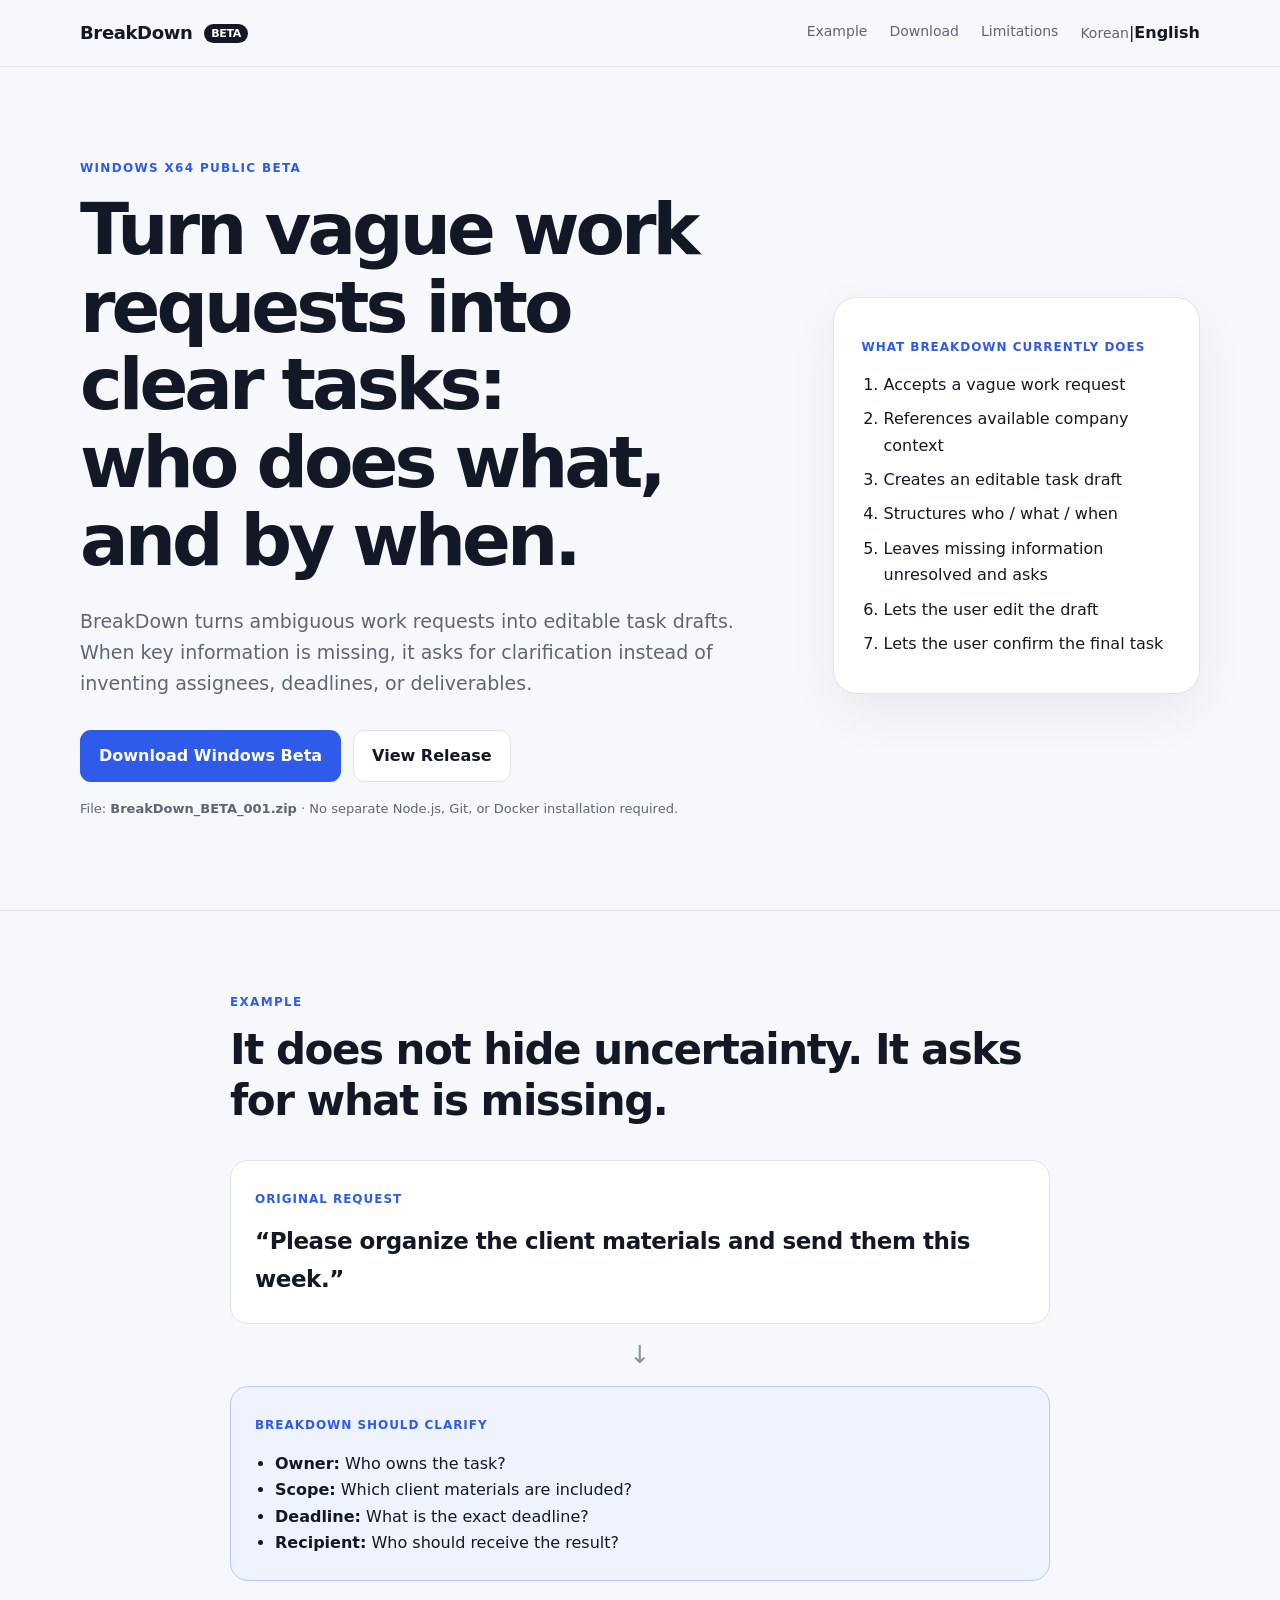
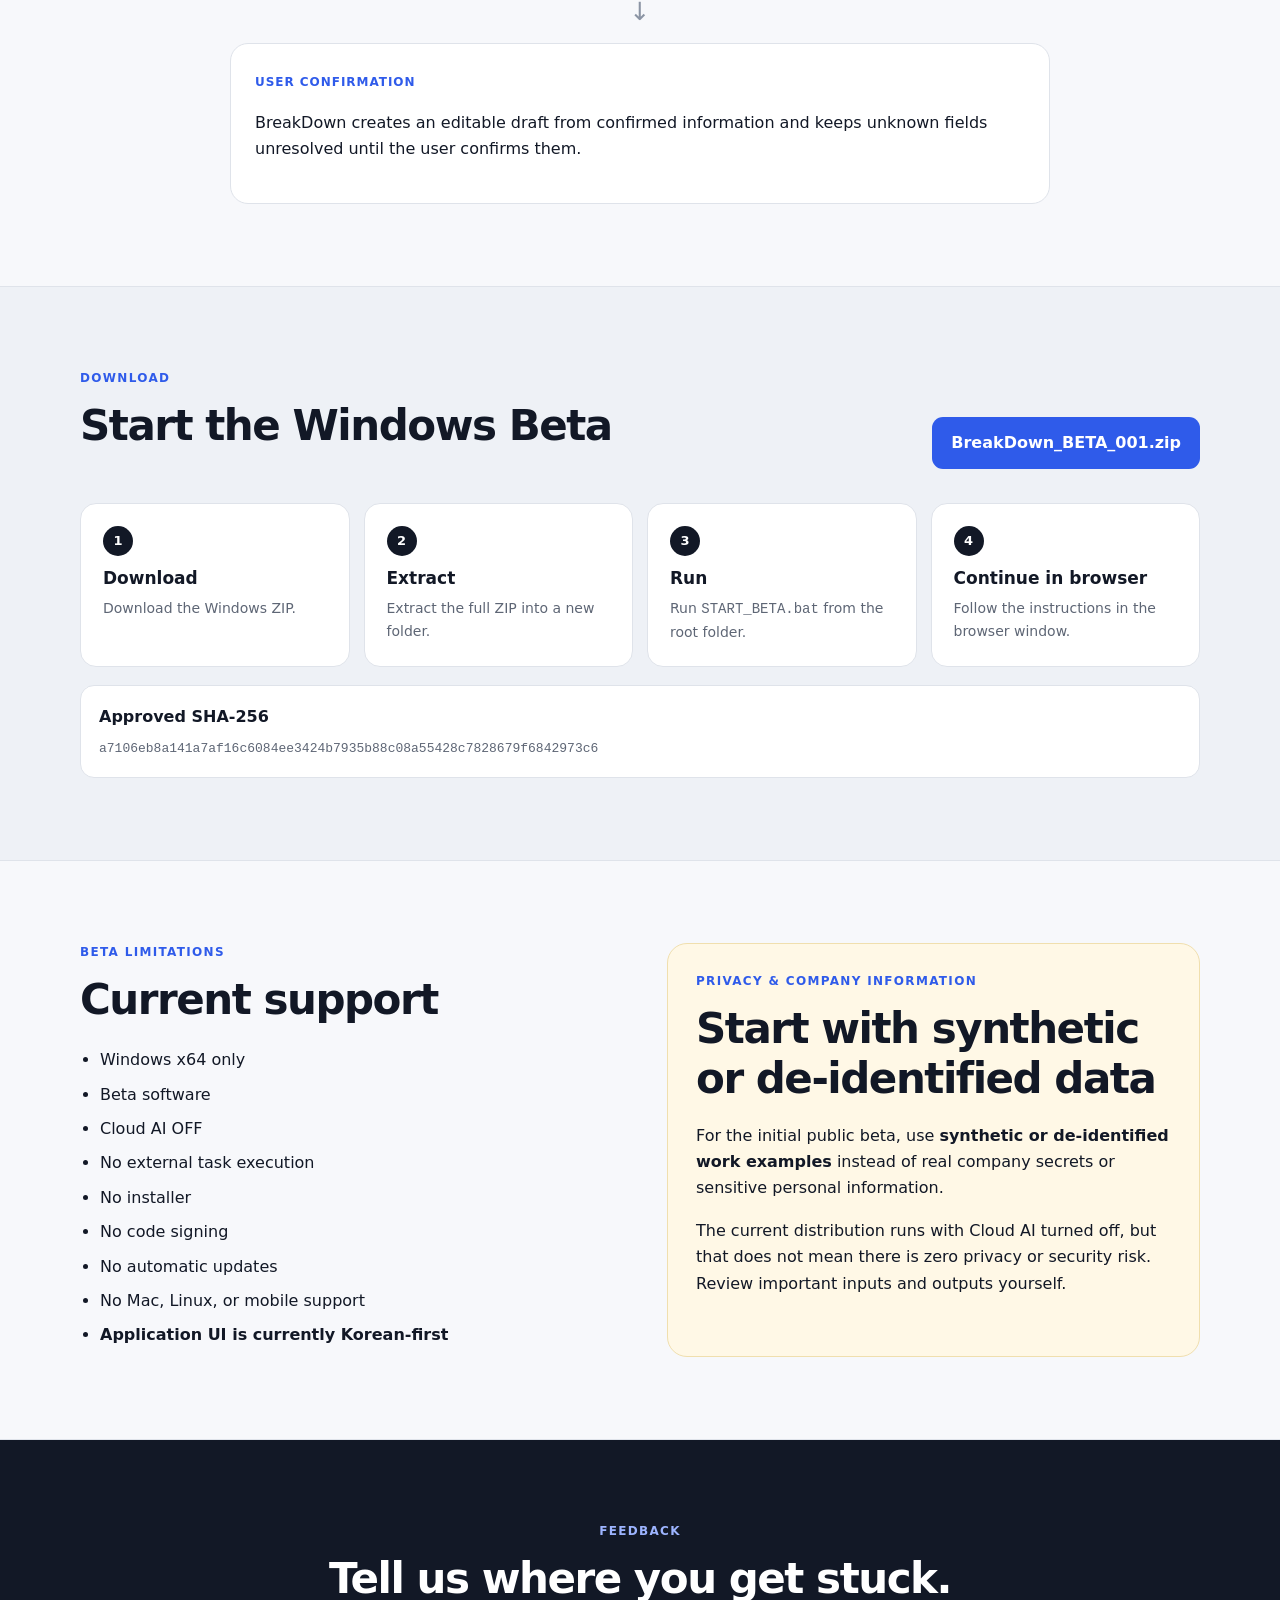
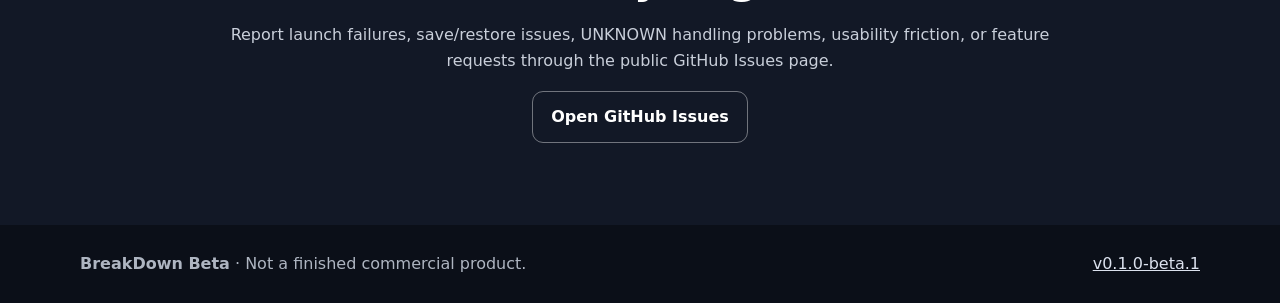
==== en/index.html @ b6095f3a "PUBLIC-BETA-LANDING-I18N-001: add English landing page" ====
<!doctype html>
<html lang="en">
<head>
  <meta charset="utf-8">
  <meta name="viewport" content="width=device-width, initial-scale=1">
  <title>BreakDown Beta — Turn vague work requests into clear tasks</title>
  <meta name="description" content="BreakDown turns vague work requests into editable task drafts, clarifying who does what and by when without inventing missing assignees, deadlines, or deliverables.">
  <meta property="og:title" content="BreakDown Beta">
  <meta property="og:description" content="Turn vague work requests into clear tasks: who does what, and by when. Windows x64 public beta.">
  <meta property="og:type" content="website">
  <link rel="canonical" href="https://zsefv945-commits.github.io/breakdown-beta-releases/en/">
  <link rel="alternate" hreflang="ko" href="https://zsefv945-commits.github.io/breakdown-beta-releases/">
  <link rel="alternate" hreflang="en" href="https://zsefv945-commits.github.io/breakdown-beta-releases/en/">
  <link rel="alternate" hreflang="x-default" href="https://zsefv945-commits.github.io/breakdown-beta-releases/">
  <link rel="stylesheet" href="../styles.css">
</head>
<body>
  <a class="skip-link" href="#main">Skip to main content</a>

  <header class="site-header">
    <div class="wrap nav">
      <a class="brand" href="#top" aria-label="BreakDown home">BreakDown <span>BETA</span></a>
      <nav aria-label="Main navigation">
        <a href="#example">Example</a>
        <a href="#download">Download</a>
        <a href="#limits">Limitations</a>
        <span class="language-switch"><a href="../" hreflang="ko" lang="ko">Korean</a><span aria-hidden="true">|</span><strong aria-current="page">English</strong></span>
      </nav>
    </div>
  </header>

  <main id="main">
    <section class="hero" id="top">
      <div class="wrap hero-grid">
        <div>
          <p class="eyebrow">Windows x64 Public Beta</p>
          <h1>Turn vague work requests into clear tasks:<br>who does what, and by when.</h1>
          <p class="lead">BreakDown turns ambiguous work requests into editable task drafts. When key information is missing, it asks for clarification instead of inventing assignees, deadlines, or deliverables.</p>
          <div class="cta-row">
            <a class="button primary" href="https://github.com/zsefv945-commits/breakdown-beta-releases/releases/download/v0.1.0-beta.1/BreakDown_BETA_001.zip">Download Windows Beta</a>
            <a class="button secondary" href="https://github.com/zsefv945-commits/breakdown-beta-releases/releases/tag/v0.1.0-beta.1">View Release</a>
          </div>
          <p class="micro">File: <strong>BreakDown_BETA_001.zip</strong> · No separate Node.js, Git, or Docker installation required.</p>
        </div>

        <aside class="promise-card" aria-label="What BreakDown currently does">
          <p class="card-label">What BreakDown currently does</p>
          <ol>
            <li>Accepts a vague work request</li>
            <li>References available company context</li>
            <li>Creates an editable task draft</li>
            <li>Structures who / what / when</li>
            <li>Leaves missing information unresolved and asks</li>
            <li>Lets the user edit the draft</li>
            <li>Lets the user confirm the final task</li>
          </ol>
        </aside>
      </div>
    </section>

    <section class="section" id="example">
      <div class="wrap narrow">
        <p class="eyebrow">Example</p>
        <h2>It does not hide uncertainty. It asks for what is missing.</h2>
        <div class="example-flow">
          <div class="example-card">
            <span class="step">Original request</span>
            <blockquote>“Please organize the client materials and send them this week.”</blockquote>
          </div>
          <div class="arrow" aria-hidden="true">↓</div>
          <div class="example-card emphasis">
            <span class="step">BreakDown should clarify</span>
            <ul>
              <li><strong>Owner:</strong> Who owns the task?</li>
              <li><strong>Scope:</strong> Which client materials are included?</li>
              <li><strong>Deadline:</strong> What is the exact deadline?</li>
              <li><strong>Recipient:</strong> Who should receive the result?</li>
            </ul>
          </div>
          <div class="arrow" aria-hidden="true">↓</div>
          <div class="example-card">
            <span class="step">User confirmation</span>
            <p>BreakDown creates an editable draft from confirmed information and keeps unknown fields unresolved until the user confirms them.</p>
          </div>
        </div>
      </div>
    </section>

    <section class="section muted" id="download">
      <div class="wrap">
        <div class="section-heading">
          <div>
            <p class="eyebrow">Download</p>
            <h2>Start the Windows Beta</h2>
          </div>
          <a class="button primary" href="https://github.com/zsefv945-commits/breakdown-beta-releases/releases/download/v0.1.0-beta.1/BreakDown_BETA_001.zip">BreakDown_BETA_001.zip</a>
        </div>

        <div class="steps">
          <article><span>1</span><h3>Download</h3><p>Download the Windows ZIP.</p></article>
          <article><span>2</span><h3>Extract</h3><p>Extract the full ZIP into a new folder.</p></article>
          <article><span>3</span><h3>Run</h3><p>Run <code>START_BETA.bat</code> from the root folder.</p></article>
          <article><span>4</span><h3>Continue in browser</h3><p>Follow the instructions in the browser window.</p></article>
        </div>

        <div class="integrity">
          <strong>Approved SHA-256</strong>
          <code>a7106eb8a141a7af16c6084ee3424b7935b88c08a55428c7828679f6842973c6</code>
        </div>
      </div>
    </section>

    <section class="section" id="limits">
      <div class="wrap two-col">
        <div>
          <p class="eyebrow">Beta limitations</p>
          <h2>Current support</h2>
          <ul class="check-list">
            <li>Windows x64 only</li>
            <li>Beta software</li>
            <li>Cloud AI OFF</li>
            <li>No external task execution</li>
            <li>No installer</li>
            <li>No code signing</li>
            <li>No automatic updates</li>
            <li>No Mac, Linux, or mobile support</li>
            <li><strong>Application UI is currently Korean-first</strong></li>
          </ul>
        </div>

        <div class="notice">
          <p class="eyebrow">Privacy &amp; company information</p>
          <h2>Start with synthetic or de-identified data</h2>
          <p>For the initial public beta, use <strong>synthetic or de-identified work examples</strong> instead of real company secrets or sensitive personal information.</p>
          <p>The current distribution runs with Cloud AI turned off, but that does not mean there is zero privacy or security risk. Review important inputs and outputs yourself.</p>
        </div>
      </div>
    </section>

    <section class="section feedback" id="feedback">
      <div class="wrap narrow center">
        <p class="eyebrow">Feedback</p>
        <h2>Tell us where you get stuck.</h2>
        <p>Report launch failures, save/restore issues, UNKNOWN handling problems, usability friction, or feature requests through the public GitHub Issues page.</p>
        <a class="button secondary light" href="https://github.com/zsefv945-commits/breakdown-beta-releases/issues">Open GitHub Issues</a>
      </div>
    </section>
  </main>

  <footer>
    <div class="wrap footer-row">
      <p><strong>BreakDown Beta</strong> · Not a finished commercial product.</p>
      <a href="https://github.com/zsefv945-commits/breakdown-beta-releases/releases/tag/v0.1.0-beta.1">v0.1.0-beta.1</a>
    </div>
  </footer>
</body>
</html>
---- styles.css ----
:root{
  --bg:#f7f8fb;
  --surface:#ffffff;
  --ink:#121826;
  --muted:#5e6675;
  --line:#dfe3ea;
  --accent:#2f5bea;
  --accent-dark:#2144ba;
  --soft:#eef3ff;
  --warning:#fff8e6;
  --max:1120px;
}
*{box-sizing:border-box}
html{scroll-behavior:smooth}
body{margin:0;background:var(--bg);color:var(--ink);font-family:Inter,ui-sans-serif,system-ui,-apple-system,BlinkMacSystemFont,"Segoe UI","Noto Sans KR",sans-serif;line-height:1.65}
a{color:inherit}
.wrap{width:min(calc(100% - 40px),var(--max));margin:0 auto}
.narrow{max-width:820px}
.skip-link{position:absolute;left:-9999px;top:8px;background:#000;color:#fff;padding:10px 14px;z-index:99}
.skip-link:focus{left:8px}
.site-header{position:sticky;top:0;z-index:20;background:rgba(247,248,251,.93);backdrop-filter:blur(10px);border-bottom:1px solid rgba(223,227,234,.85)}
.nav{height:66px;display:flex;align-items:center;justify-content:space-between;gap:24px}
.brand{font-weight:800;text-decoration:none;font-size:18px;letter-spacing:-.02em}
.brand span{font-size:11px;background:var(--ink);color:#fff;border-radius:999px;padding:3px 7px;margin-left:6px;vertical-align:2px}
nav{display:flex;gap:22px}
nav a{font-size:14px;text-decoration:none;color:var(--muted)}
nav a:hover,nav a:focus{color:var(--ink)}
.hero{padding:92px 0 78px}
.hero-grid{display:grid;grid-template-columns:minmax(0,1.3fr) minmax(300px,.7fr);gap:70px;align-items:center}
.eyebrow{text-transform:uppercase;letter-spacing:.11em;font-size:12px;font-weight:800;color:var(--accent);margin:0 0 12px}
h1{font-size:clamp(42px,6vw,72px);line-height:1.08;letter-spacing:-.055em;margin:0 0 26px;max-width:800px}
h2{font-size:clamp(28px,4vw,42px);line-height:1.2;letter-spacing:-.035em;margin:0 0 18px}
h3{font-size:17px;margin:8px 0 5px}
.lead{font-size:19px;color:var(--muted);max-width:720px;margin:0 0 30px}
.cta-row{display:flex;flex-wrap:wrap;gap:12px}
.button{display:inline-flex;align-items:center;justify-content:center;min-height:48px;padding:12px 18px;border-radius:11px;font-weight:800;text-decoration:none;border:1px solid transparent;transition:.15s ease}
.button.primary{background:var(--accent);color:#fff}
.button.primary:hover,.button.primary:focus{background:var(--accent-dark)}
.button.secondary{background:var(--surface);border-color:var(--line)}
.button.secondary:hover,.button.secondary:focus{border-color:#aab2bf}
.button.light{background:transparent;color:#fff;border-color:rgba(255,255,255,.4)}
.button.light:hover,.button.light:focus{border-color:#fff}
.micro{font-size:13px;color:var(--muted);margin-top:16px}
.promise-card{background:var(--surface);border:1px solid var(--line);border-radius:24px;padding:28px;box-shadow:0 18px 50px rgba(18,24,38,.06)}
.card-label,.step{font-size:12px;font-weight:800;letter-spacing:.08em;text-transform:uppercase;color:var(--accent)}
.promise-card ol{margin:14px 0 0;padding-left:22px}
.promise-card li{margin:8px 0}
.section{padding:82px 0;border-top:1px solid var(--line)}
.section.muted{background:#eef1f6}
.example-flow{margin-top:34px}
.example-card{background:var(--surface);border:1px solid var(--line);border-radius:18px;padding:24px}
.example-card.emphasis{border-color:#b6c7ff;background:var(--soft)}
blockquote{font-size:23px;font-weight:700;margin:12px 0 0;letter-spacing:-.02em}
.example-card ul{margin:14px 0 0;padding-left:20px}
.arrow{text-align:center;color:#8b94a4;font-size:25px;padding:10px}
.section-heading{display:flex;align-items:end;justify-content:space-between;gap:30px;margin-bottom:34px}
.steps{display:grid;grid-template-columns:repeat(4,1fr);gap:14px}
.steps article{background:var(--surface);border:1px solid var(--line);border-radius:16px;padding:22px}
.steps article>span{display:inline-grid;place-items:center;width:30px;height:30px;border-radius:50%;background:var(--ink);color:#fff;font-size:13px;font-weight:800}
.steps p{margin:0;color:var(--muted);font-size:14px}
.integrity{margin-top:18px;background:var(--surface);border:1px solid var(--line);border-radius:14px;padding:18px;display:grid;gap:7px}
.integrity code{overflow-wrap:anywhere;font-size:13px;color:var(--muted)}
.two-col{display:grid;grid-template-columns:1fr 1fr;gap:54px}
.check-list{padding-left:20px;margin:22px 0 0}
.check-list li{margin:8px 0}
.notice{background:var(--warning);border:1px solid #f0dfae;border-radius:20px;padding:28px}
.notice p:last-child{margin-bottom:0}
.feedback{background:var(--ink);color:#fff}
.feedback .eyebrow{color:#9db4ff}
.feedback p{color:#c9cfda}
.center{text-align:center}
footer{background:#0b0f18;color:#aeb5c1;padding:26px 0}
.footer-row{display:flex;justify-content:space-between;gap:20px;align-items:center}
.footer-row p{margin:0}
.footer-row a{color:#dce2ee}

@media (max-width:800px){
  .wrap{width:min(calc(100% - 28px),var(--max))}
  nav{display:none}
  .hero{padding:64px 0 56px}
  .hero-grid,.two-col{grid-template-columns:1fr;gap:32px}
  .promise-card{padding:22px}
  .section{padding:62px 0}
  .section-heading{align-items:stretch;flex-direction:column}
  .section-heading .button{width:100%}
  .steps{grid-template-columns:1fr 1fr}
}
@media (max-width:520px){
  h1{font-size:39px}
  .lead{font-size:17px}
  .cta-row{display:grid}
  .button{width:100%}
  .steps{grid-template-columns:1fr}
  .footer-row{align-items:flex-start;flex-direction:column}
  blockquote{font-size:20px}
}
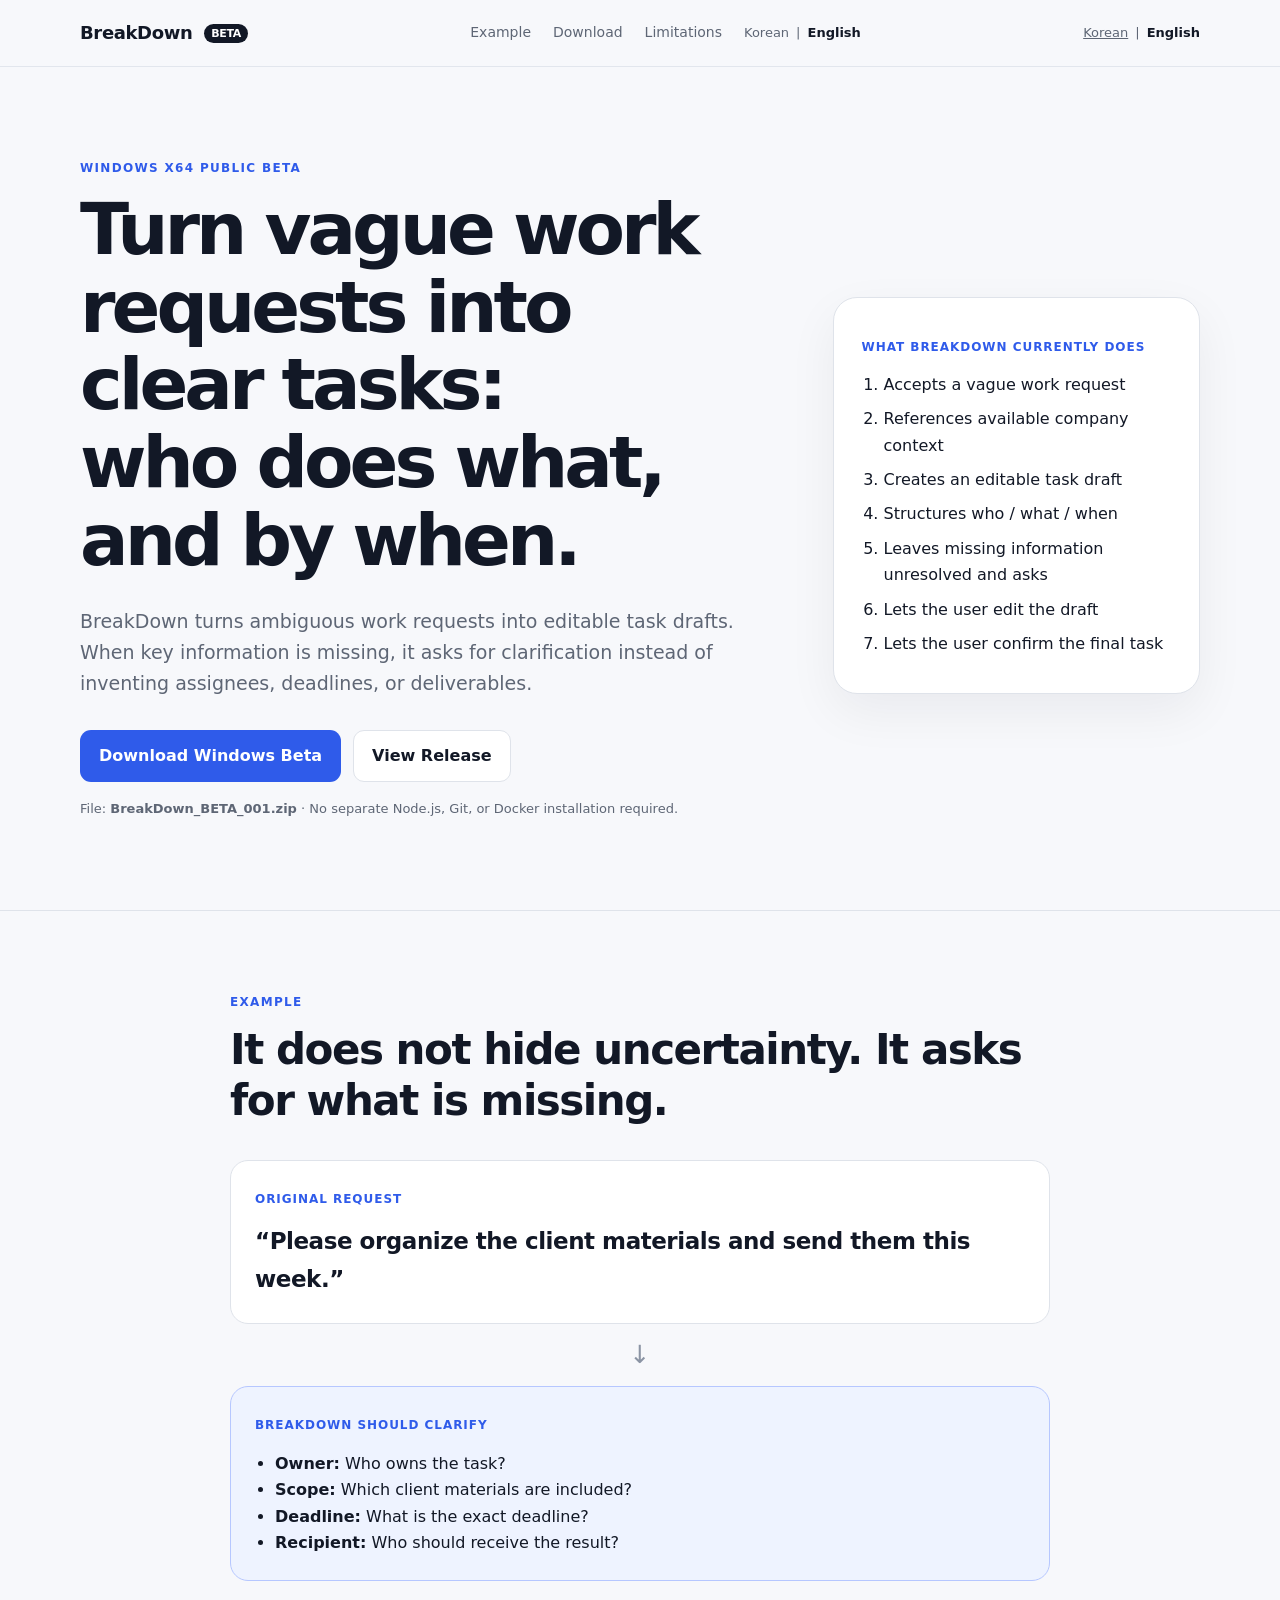
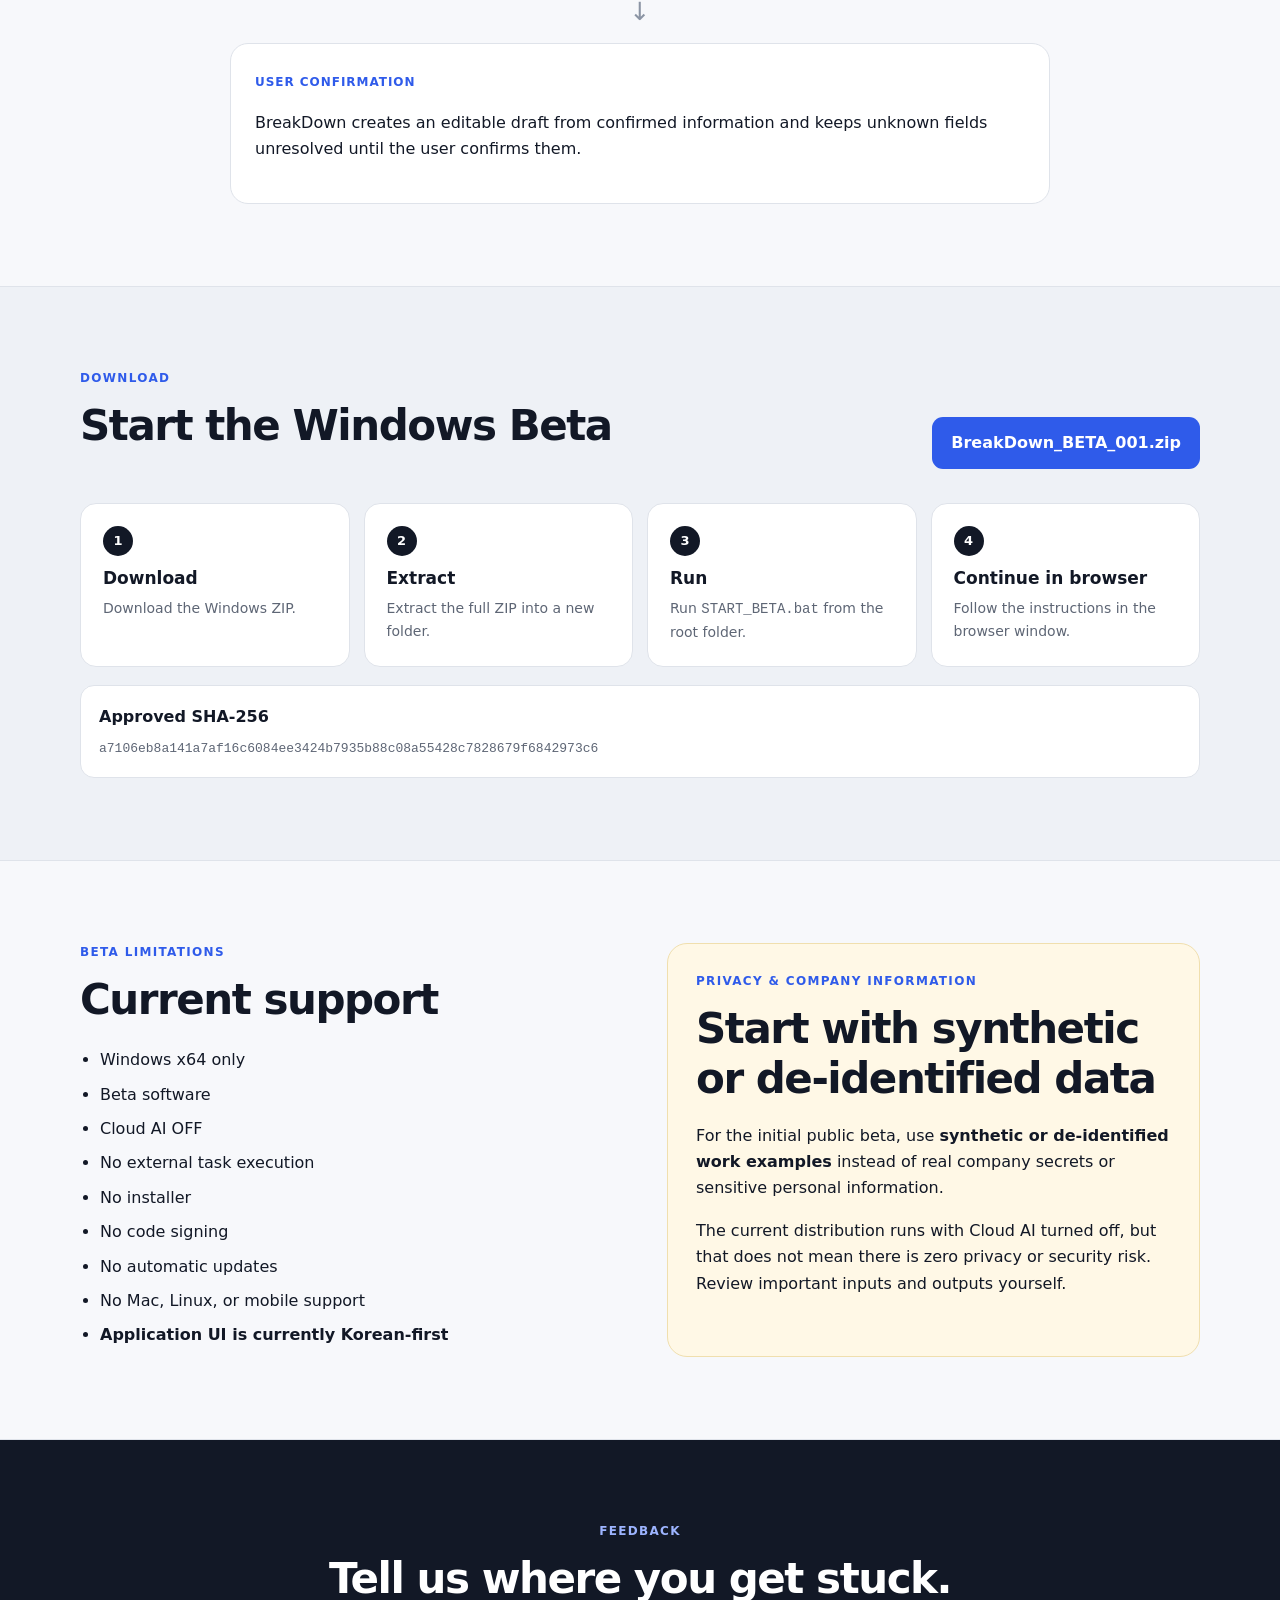
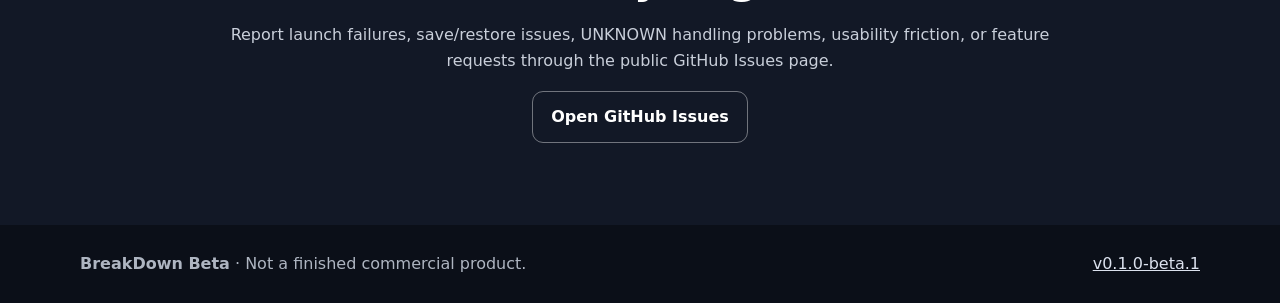
==== commit 6dcd9dbc: "PUBLIC-BETA-LANDING-I18N-001: keep language switch visible on mobile" ====
--- a/en/index.html
+++ b/en/index.html
@@ -26,6 +26,7 @@
         <a href="#limits">Limitations</a>
         <span class="language-switch"><a href="../" hreflang="ko" lang="ko">Korean</a><span aria-hidden="true">|</span><strong aria-current="page">English</strong></span>
       </nav>
+      <span class="language-switch mobile-language"><a href="../" hreflang="ko" lang="ko">Korean</a><span aria-hidden="true">|</span><strong aria-current="page">English</strong></span>
     </div>
   </header>
 
--- a/styles.css
+++ b/styles.css
@@ -25,6 +25,9 @@
 nav{display:flex;gap:22px}
 nav a{font-size:14px;text-decoration:none;color:var(--muted)}
 nav a:hover,nav a:focus{color:var(--ink)}
+.language-switch{display:inline-flex;align-items:center;gap:7px;font-size:13px;color:var(--muted);white-space:nowrap}
+.language-switch strong{color:var(--ink);font-weight:800}
+.language-switch a{font-size:13px}
 .hero{padding:92px 0 78px}
 .hero-grid{display:grid;grid-template-columns:minmax(0,1.3fr) minmax(300px,.7fr);gap:70px;align-items:center}
 .eyebrow{text-transform:uppercase;letter-spacing:.11em;font-size:12px;font-weight:800;color:var(--accent);margin:0 0 12px}
